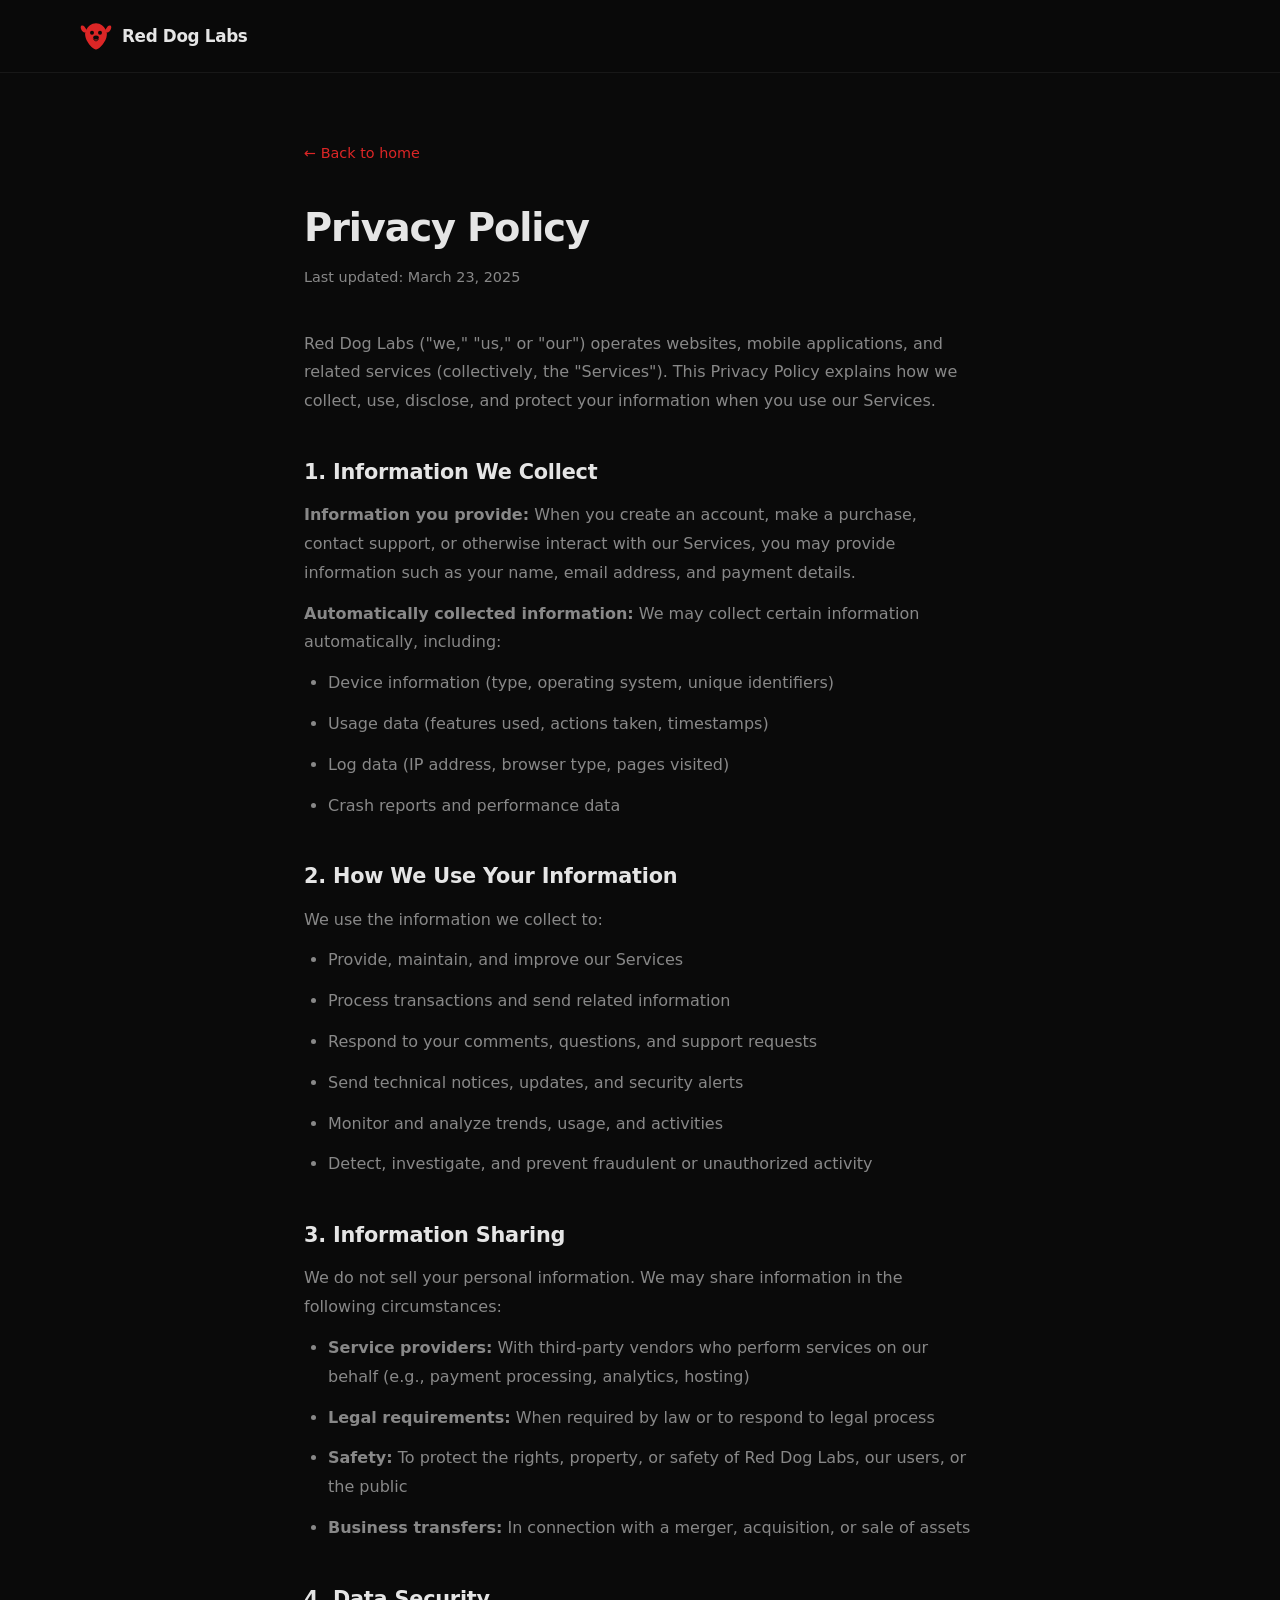
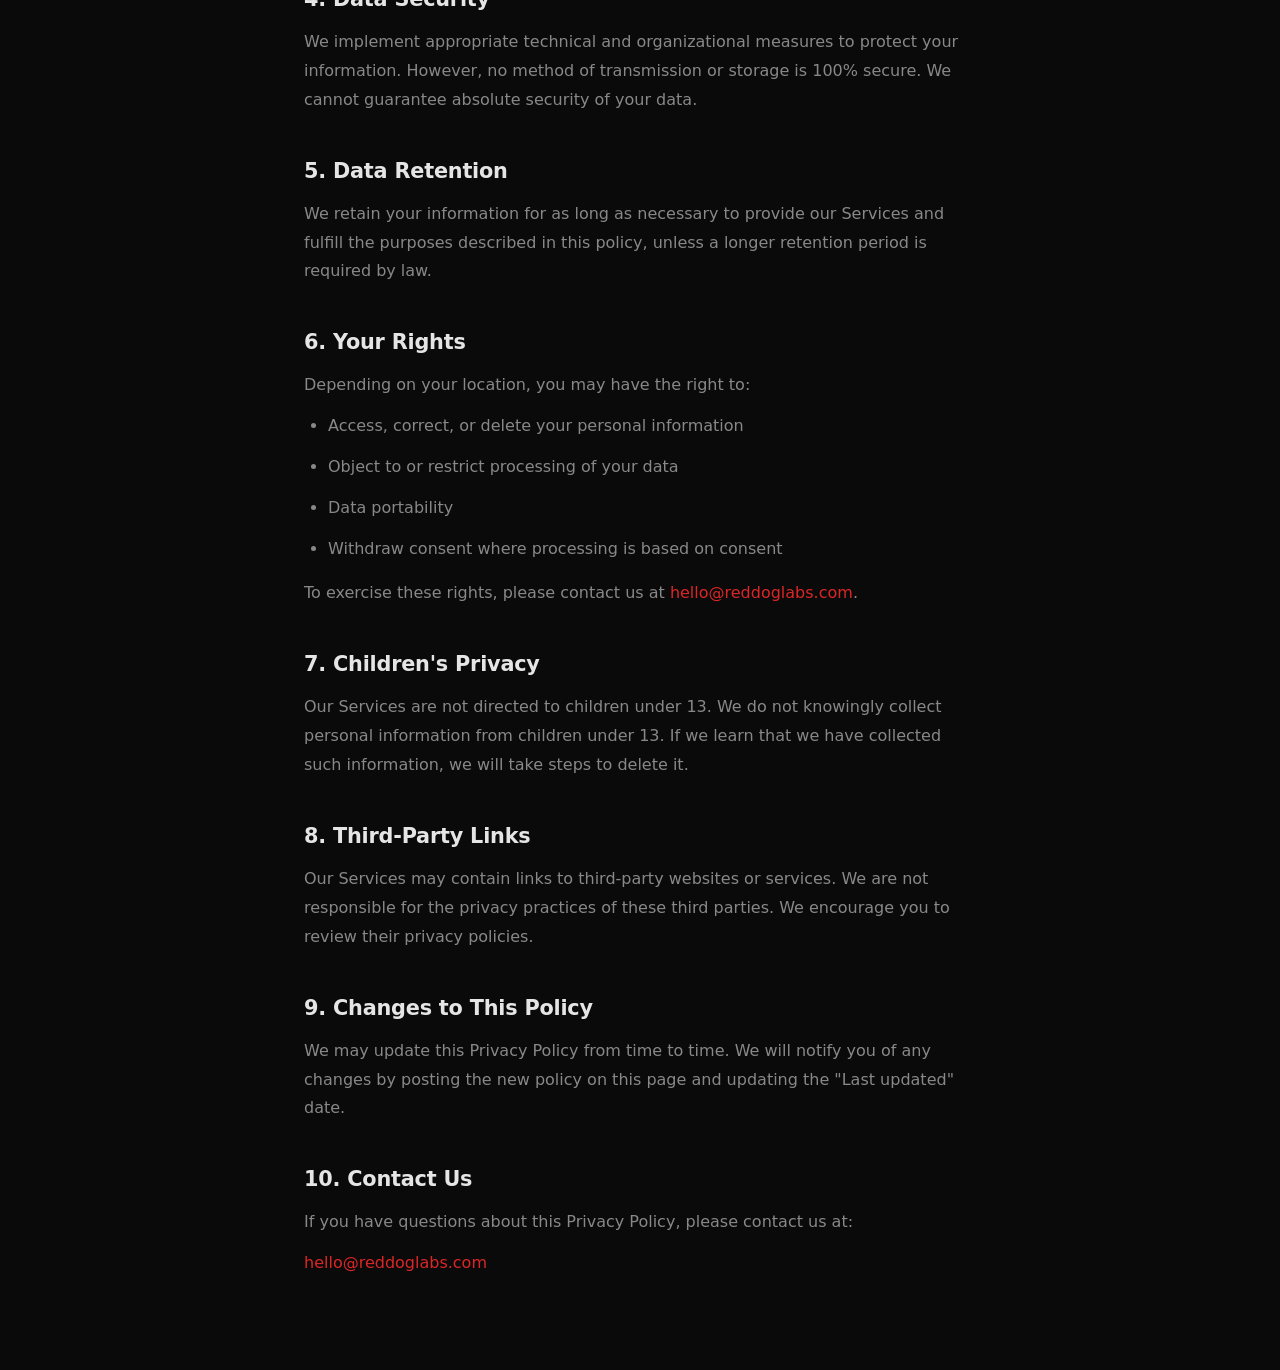
==== privacy.html @ 989917ea "First commit" ====
<!DOCTYPE html>
<html lang="en">
<head>
  <meta charset="UTF-8">
  <meta name="viewport" content="width=device-width, initial-scale=1.0">
  <title>Privacy Policy — Red Dog Labs</title>
  <meta name="description" content="Privacy Policy for Red Dog Labs and its products.">
  <meta name="theme-color" content="#dc2626">
  <link rel="icon" href="favicon.svg" type="image/svg+xml">
  <link rel="stylesheet" href="style.css">
  <style>
    .legal { max-width: 720px; margin: 0 auto; padding: 140px 24px 80px; }
    .legal h1 { font-size: 2.4rem; font-weight: 800; letter-spacing: -0.03em; margin-bottom: 8px; }
    .legal .legal-date { color: var(--text-muted); font-size: 0.9rem; margin-bottom: 40px; display: block; }
    .legal h2 { font-size: 1.3rem; font-weight: 700; margin-top: 40px; margin-bottom: 12px; letter-spacing: -0.01em; }
    .legal p, .legal li { color: var(--text-muted); font-size: 1rem; line-height: 1.8; margin-bottom: 12px; }
    .legal ul { padding-left: 24px; margin-bottom: 16px; }
    .legal a { color: var(--red); transition: color 0.2s; }
    .legal a:hover { color: var(--red-light); }
    .legal-back { display: inline-flex; align-items: center; gap: 6px; color: var(--text-muted); font-size: 0.9rem; font-weight: 500; margin-bottom: 32px; transition: color 0.2s; }
    .legal-back:hover { color: var(--text); }
  </style>
</head>
<body>
  <nav class="nav scrolled" id="nav">
    <div class="nav-inner">
      <a href="/" class="nav-logo" aria-label="Red Dog Labs home">
        <svg class="nav-logo-icon" viewBox="0 0 40 40" fill="none" xmlns="http://www.w3.org/2000/svg" width="32" height="32">
          <path d="M20 4C14 4 10 8 8 12C6 16 6 18 7 22C8 26 12 32 16 35C18 36.5 20 37 20 37C20 37 22 36.5 24 35C28 32 32 26 33 22C34 18 34 16 32 12C30 8 26 4 20 4Z" fill="#dc2626"/>
          <circle cx="15" cy="16" r="2.5" fill="#0a0a0a"/>
          <circle cx="25" cy="16" r="2.5" fill="#0a0a0a"/>
          <ellipse cx="20" cy="22" rx="3.5" ry="2.5" fill="#0a0a0a"/>
          <path d="M8 12C6 8 4 6 2 7C0 8 1 12 3 14C4.5 15.5 7 16 8 15" fill="#dc2626"/>
          <path d="M32 12C34 8 36 6 38 7C40 8 39 12 37 14C35.5 15.5 33 16 32 15" fill="#dc2626"/>
          <path d="M17 24C18 25.5 19 26 20 26C21 26 22 25.5 23 24" stroke="#0a0a0a" stroke-width="1.2" stroke-linecap="round" fill="none"/>
        </svg>
        <span class="nav-logo-text">Red Dog Labs</span>
      </a>
    </div>
  </nav>

  <main class="legal">
    <a href="/" class="legal-back">← Back to home</a>
    <h1>Privacy Policy</h1>
    <span class="legal-date">Last updated: March 23, 2025</span>

    <p>Red Dog Labs ("we," "us," or "our") operates websites, mobile applications, and related services (collectively, the "Services"). This Privacy Policy explains how we collect, use, disclose, and protect your information when you use our Services.</p>

    <h2>1. Information We Collect</h2>
    <p><strong>Information you provide:</strong> When you create an account, make a purchase, contact support, or otherwise interact with our Services, you may provide information such as your name, email address, and payment details.</p>
    <p><strong>Automatically collected information:</strong> We may collect certain information automatically, including:</p>
    <ul>
      <li>Device information (type, operating system, unique identifiers)</li>
      <li>Usage data (features used, actions taken, timestamps)</li>
      <li>Log data (IP address, browser type, pages visited)</li>
      <li>Crash reports and performance data</li>
    </ul>

    <h2>2. How We Use Your Information</h2>
    <p>We use the information we collect to:</p>
    <ul>
      <li>Provide, maintain, and improve our Services</li>
      <li>Process transactions and send related information</li>
      <li>Respond to your comments, questions, and support requests</li>
      <li>Send technical notices, updates, and security alerts</li>
      <li>Monitor and analyze trends, usage, and activities</li>
      <li>Detect, investigate, and prevent fraudulent or unauthorized activity</li>
    </ul>

    <h2>3. Information Sharing</h2>
    <p>We do not sell your personal information. We may share information in the following circumstances:</p>
    <ul>
      <li><strong>Service providers:</strong> With third-party vendors who perform services on our behalf (e.g., payment processing, analytics, hosting)</li>
      <li><strong>Legal requirements:</strong> When required by law or to respond to legal process</li>
      <li><strong>Safety:</strong> To protect the rights, property, or safety of Red Dog Labs, our users, or the public</li>
      <li><strong>Business transfers:</strong> In connection with a merger, acquisition, or sale of assets</li>
    </ul>

    <h2>4. Data Security</h2>
    <p>We implement appropriate technical and organizational measures to protect your information. However, no method of transmission or storage is 100% secure. We cannot guarantee absolute security of your data.</p>

    <h2>5. Data Retention</h2>
    <p>We retain your information for as long as necessary to provide our Services and fulfill the purposes described in this policy, unless a longer retention period is required by law.</p>

    <h2>6. Your Rights</h2>
    <p>Depending on your location, you may have the right to:</p>
    <ul>
      <li>Access, correct, or delete your personal information</li>
      <li>Object to or restrict processing of your data</li>
      <li>Data portability</li>
      <li>Withdraw consent where processing is based on consent</li>
    </ul>
    <p>To exercise these rights, please contact us at <a href="mailto:hello@reddoglabs.com">hello@reddoglabs.com</a>.</p>

    <h2>7. Children's Privacy</h2>
    <p>Our Services are not directed to children under 13. We do not knowingly collect personal information from children under 13. If we learn that we have collected such information, we will take steps to delete it.</p>

    <h2>8. Third-Party Links</h2>
    <p>Our Services may contain links to third-party websites or services. We are not responsible for the privacy practices of these third parties. We encourage you to review their privacy policies.</p>

    <h2>9. Changes to This Policy</h2>
    <p>We may update this Privacy Policy from time to time. We will notify you of any changes by posting the new policy on this page and updating the "Last updated" date.</p>

    <h2>10. Contact Us</h2>
    <p>If you have questions about this Privacy Policy, please contact us at:</p>
    <p><a href="mailto:hello@reddoglabs.com">hello@reddoglabs.com</a></p>
  </main>
</body>
</html>
---- style.css ----
/* ===== Reset & Base ===== */
*, *::before, *::after {
  margin: 0;
  padding: 0;
  box-sizing: border-box;
}

:root {
  --red: #dc2626;
  --red-light: #ef4444;
  --red-dark: #b91c1c;
  --red-glow: rgba(220, 38, 38, 0.15);
  --bg-darkest: #0a0a0a;
  --bg-dark: #111111;
  --bg-mid: #1a1a1a;
  --bg-card: #161616;
  --bg-card-hover: #1e1e1e;
  --border: rgba(255, 255, 255, 0.06);
  --border-hover: rgba(255, 255, 255, 0.12);
  --text: #e5e5e5;
  --text-muted: #888888;
  --text-dim: #555555;
  --font: 'Inter', -apple-system, BlinkMacSystemFont, 'Segoe UI', system-ui, sans-serif;
  --font-mono: 'SF Mono', 'Fira Code', 'Consolas', monospace;
  --ease: cubic-bezier(0.16, 1, 0.3, 1);
}

html {
  scroll-behavior: smooth;
  -webkit-font-smoothing: antialiased;
  -moz-osx-font-smoothing: grayscale;
}

body {
  font-family: var(--font);
  background: var(--bg-darkest);
  color: var(--text);
  line-height: 1.6;
  overflow-x: hidden;
}

a {
  color: inherit;
  text-decoration: none;
}

img, svg {
  display: block;
}

.container {
  max-width: 1120px;
  margin: 0 auto;
  padding: 0 24px;
}

/* ===== Navigation ===== */
.nav {
  position: fixed;
  top: 0;
  left: 0;
  right: 0;
  z-index: 100;
  padding: 0 24px;
  transition: background 0.3s ease, backdrop-filter 0.3s ease, box-shadow 0.3s ease;
}

.nav.scrolled {
  background: rgba(10, 10, 10, 0.85);
  backdrop-filter: blur(20px);
  -webkit-backdrop-filter: blur(20px);
  box-shadow: 0 1px 0 var(--border);
}

.nav-inner {
  max-width: 1120px;
  margin: 0 auto;
  display: flex;
  align-items: center;
  justify-content: space-between;
  height: 72px;
}

.nav-logo {
  display: flex;
  align-items: center;
  gap: 10px;
  font-weight: 700;
  font-size: 1.05rem;
  letter-spacing: -0.02em;
}

.nav-logo-icon {
  width: 32px;
  height: 32px;
}

.nav-links {
  display: flex;
  list-style: none;
  gap: 32px;
}

.nav-links a {
  font-size: 0.9rem;
  color: var(--text-muted);
  transition: color 0.2s ease;
  font-weight: 500;
}

.nav-links a:hover {
  color: var(--text);
}

.nav-toggle {
  display: none;
  flex-direction: column;
  gap: 5px;
  background: none;
  border: none;
  cursor: pointer;
  padding: 4px;
}

.nav-toggle span {
  width: 22px;
  height: 2px;
  background: var(--text);
  border-radius: 2px;
  transition: all 0.3s ease;
}

/* ===== Hero ===== */
.hero {
  min-height: 100vh;
  display: flex;
  align-items: center;
  justify-content: center;
  text-align: center;
  position: relative;
  overflow: hidden;
  padding: 120px 24px 80px;
}

.hero-bg-glow {
  position: absolute;
  top: -30%;
  left: 50%;
  transform: translateX(-50%);
  width: 800px;
  height: 800px;
  background: radial-gradient(circle, var(--red-glow) 0%, transparent 70%);
  pointer-events: none;
}

.hero-content {
  position: relative;
  z-index: 1;
}

.hero-badge {
  display: inline-block;
  padding: 6px 16px;
  border: 1px solid var(--border-hover);
  border-radius: 100px;
  font-size: 0.8rem;
  color: var(--text-muted);
  letter-spacing: 0.05em;
  text-transform: uppercase;
  font-weight: 500;
  margin-bottom: 32px;
}

.hero-logo {
  display: inline-block;
  vertical-align: middle;
  margin-right: 8px;
  width: 56px;
  height: 56px;
}

.hero-title {
  font-size: clamp(3rem, 8vw, 5.5rem);
  font-weight: 800;
  letter-spacing: -0.04em;
  line-height: 1.05;
  margin-bottom: 16px;
  display: flex;
  align-items: center;
  justify-content: center;
  gap: 12px;
  flex-wrap: wrap;
}

.hero-tagline {
  font-size: clamp(1.2rem, 3vw, 1.6rem);
  color: var(--red);
  font-weight: 600;
  margin-bottom: 16px;
  letter-spacing: -0.01em;
}

.hero-sub {
  font-size: 1.1rem;
  color: var(--text-muted);
  max-width: 480px;
  margin: 0 auto 40px;
  line-height: 1.7;
}

/* ===== Buttons ===== */
.btn {
  display: inline-block;
  padding: 14px 32px;
  border-radius: 10px;
  font-weight: 600;
  font-size: 0.95rem;
  transition: all 0.2s var(--ease);
  cursor: pointer;
  border: none;
}

.btn-primary {
  background: var(--red);
  color: #fff;
  box-shadow: 0 0 0 0 var(--red-glow);
}

.btn-primary:hover {
  background: var(--red-light);
  box-shadow: 0 8px 32px var(--red-glow);
  transform: translateY(-1px);
}

/* ===== Sections ===== */
.section {
  padding: 120px 0;
}

.section--alt {
  background: var(--bg-dark);
}

.section-header {
  text-align: center;
  margin-bottom: 64px;
}

.section-title {
  font-size: clamp(2rem, 4vw, 2.8rem);
  font-weight: 800;
  letter-spacing: -0.03em;
  margin-bottom: 12px;
}

.section-subtitle {
  color: var(--text-muted);
  font-size: 1.1rem;
}

/* ===== Apps Grid ===== */
.apps-grid {
  display: grid;
  grid-template-columns: repeat(auto-fill, minmax(340px, 1fr));
  gap: 24px;
}

.app-card {
  background: var(--bg-card);
  border: 1px solid var(--border);
  border-radius: 16px;
  padding: 32px;
  transition: all 0.3s var(--ease);
  display: flex;
  flex-direction: column;
  gap: 24px;
}

a.app-card:hover {
  border-color: var(--border-hover);
  background: var(--bg-card-hover);
  transform: translateY(-4px);
  box-shadow: 0 24px 48px rgba(0, 0, 0, 0.3);
}

.app-card--soon {
  border-style: dashed;
  cursor: default;
}

.app-card-icon {
  width: 64px;
  height: 64px;
  border-radius: 16px;
  display: flex;
  align-items: center;
  justify-content: center;
  flex-shrink: 0;
}

.app-card-icon--soon {
  background: var(--bg-mid);
}

.app-card-body {
  display: flex;
  flex-direction: column;
  gap: 8px;
}

.app-card-name {
  font-size: 1.3rem;
  font-weight: 700;
  letter-spacing: -0.02em;
}

.app-card-tagline {
  color: var(--red);
  font-size: 0.9rem;
  font-weight: 500;
}

.app-card-desc {
  color: var(--text-muted);
  font-size: 0.95rem;
  line-height: 1.6;
}

.app-card-link {
  color: var(--red);
  font-size: 0.9rem;
  font-weight: 600;
  margin-top: 4px;
  transition: color 0.2s ease;
}

a.app-card:hover .app-card-link {
  color: var(--red-light);
}

/* ===== About ===== */
.about-layout {
  display: grid;
  grid-template-columns: 1fr 1fr;
  gap: 64px;
  align-items: start;
}

.about-content p {
  color: var(--text-muted);
  font-size: 1.05rem;
  line-height: 1.8;
  margin-top: 16px;
}

.about-content .section-title {
  text-align: left;
}

.about-values {
  display: flex;
  flex-direction: column;
  gap: 32px;
}

.value-item {
  padding: 24px;
  background: var(--bg-mid);
  border-radius: 12px;
  border: 1px solid var(--border);
}

.value-icon {
  font-size: 1.5rem;
  margin-bottom: 8px;
}

.value-item h4 {
  font-size: 1rem;
  font-weight: 700;
  margin-bottom: 4px;
  letter-spacing: -0.01em;
}

.value-item p {
  color: var(--text-muted);
  font-size: 0.9rem;
  line-height: 1.6;
}

/* ===== Footer ===== */
.footer {
  background: var(--bg-darkest);
  border-top: 1px solid var(--border);
  padding: 64px 0 32px;
}

.footer-top {
  display: flex;
  justify-content: space-between;
  align-items: start;
  gap: 48px;
  margin-bottom: 48px;
}

.footer-brand {
  display: flex;
  align-items: center;
  gap: 10px;
  font-weight: 700;
  font-size: 1.1rem;
}

.footer-logo {
  width: 28px;
  height: 28px;
}

.footer-contact h3 {
  font-size: 0.85rem;
  color: var(--text-muted);
  text-transform: uppercase;
  letter-spacing: 0.06em;
  font-weight: 600;
  margin-bottom: 12px;
}

.footer-email {
  color: var(--text);
  font-size: 1.05rem;
  font-weight: 500;
  transition: color 0.2s ease;
  display: block;
  margin-bottom: 16px;
}

.footer-email:hover {
  color: var(--red);
}

.footer-socials {
  display: flex;
  gap: 12px;
}

.social-link {
  width: 40px;
  height: 40px;
  display: flex;
  align-items: center;
  justify-content: center;
  border-radius: 10px;
  background: var(--bg-mid);
  border: 1px solid var(--border);
  color: var(--text-muted);
  transition: all 0.2s ease;
}

.social-link:hover {
  border-color: var(--border-hover);
  color: var(--text);
  background: var(--bg-card-hover);
}

.footer-bottom {
  display: flex;
  justify-content: space-between;
  align-items: center;
  padding-top: 24px;
  border-top: 1px solid var(--border);
  font-size: 0.85rem;
  color: var(--text-dim);
}

.footer-legal {
  display: flex;
  gap: 24px;
}

.footer-legal a {
  color: var(--text-dim);
  transition: color 0.2s ease;
}

.footer-legal a:hover {
  color: var(--text-muted);
}

/* ===== Fade-in Animation ===== */
.fade-in {
  opacity: 0;
  transform: translateY(24px);
  transition: opacity 0.6s var(--ease), transform 0.6s var(--ease);
}

.fade-in.visible {
  opacity: 1;
  transform: translateY(0);
}

/* ===== Mobile ===== */
@media (max-width: 768px) {
  .nav-toggle {
    display: flex;
  }

  .nav-links {
    position: fixed;
    top: 0;
    left: 0;
    right: 0;
    bottom: 0;
    background: rgba(10, 10, 10, 0.97);
    backdrop-filter: blur(20px);
    -webkit-backdrop-filter: blur(20px);
    flex-direction: column;
    align-items: center;
    justify-content: center;
    gap: 40px;
    opacity: 0;
    visibility: hidden;
    transition: all 0.3s ease;
  }

  .nav-links.open {
    opacity: 1;
    visibility: visible;
  }

  .nav-links a {
    font-size: 1.4rem;
    font-weight: 600;
    color: var(--text);
  }

  .nav-toggle.open span:nth-child(1) {
    transform: rotate(45deg) translate(5px, 5px);
  }

  .nav-toggle.open span:nth-child(2) {
    opacity: 0;
  }

  .nav-toggle.open span:nth-child(3) {
    transform: rotate(-45deg) translate(5px, -5px);
  }

  .hero {
    padding: 100px 24px 60px;
    min-height: 90vh;
  }

  .hero-logo {
    width: 44px;
    height: 44px;
  }

  .apps-grid {
    grid-template-columns: 1fr;
  }

  .about-layout {
    grid-template-columns: 1fr;
    gap: 40px;
  }

  .about-content .section-title {
    text-align: center;
  }

  .about-content p {
    text-align: center;
  }

  .footer-top {
    flex-direction: column;
    gap: 32px;
  }

  .footer-bottom {
    flex-direction: column;
    gap: 16px;
    text-align: center;
  }

  .section {
    padding: 80px 0;
  }
}

@media (max-width: 420px) {
  .hero-title {
    font-size: 2.5rem;
  }

  .app-card {
    padding: 24px;
  }
}
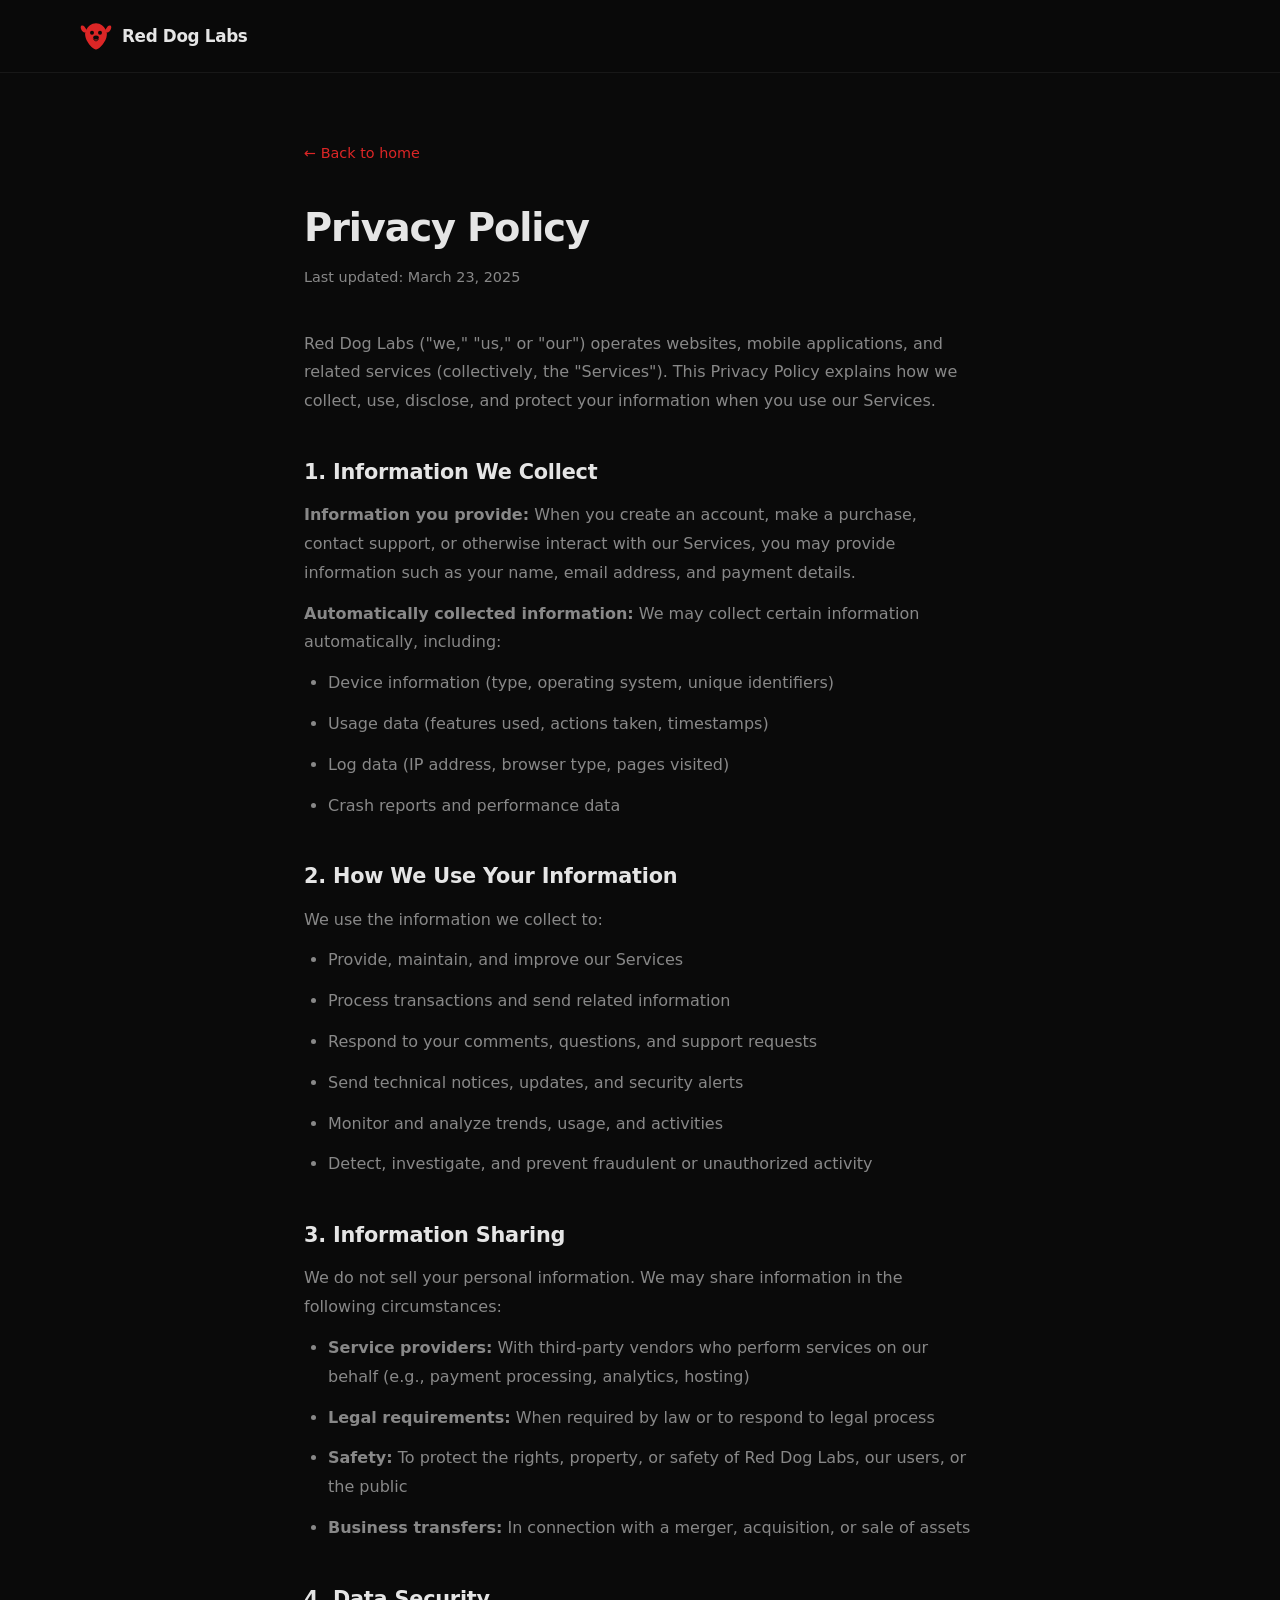
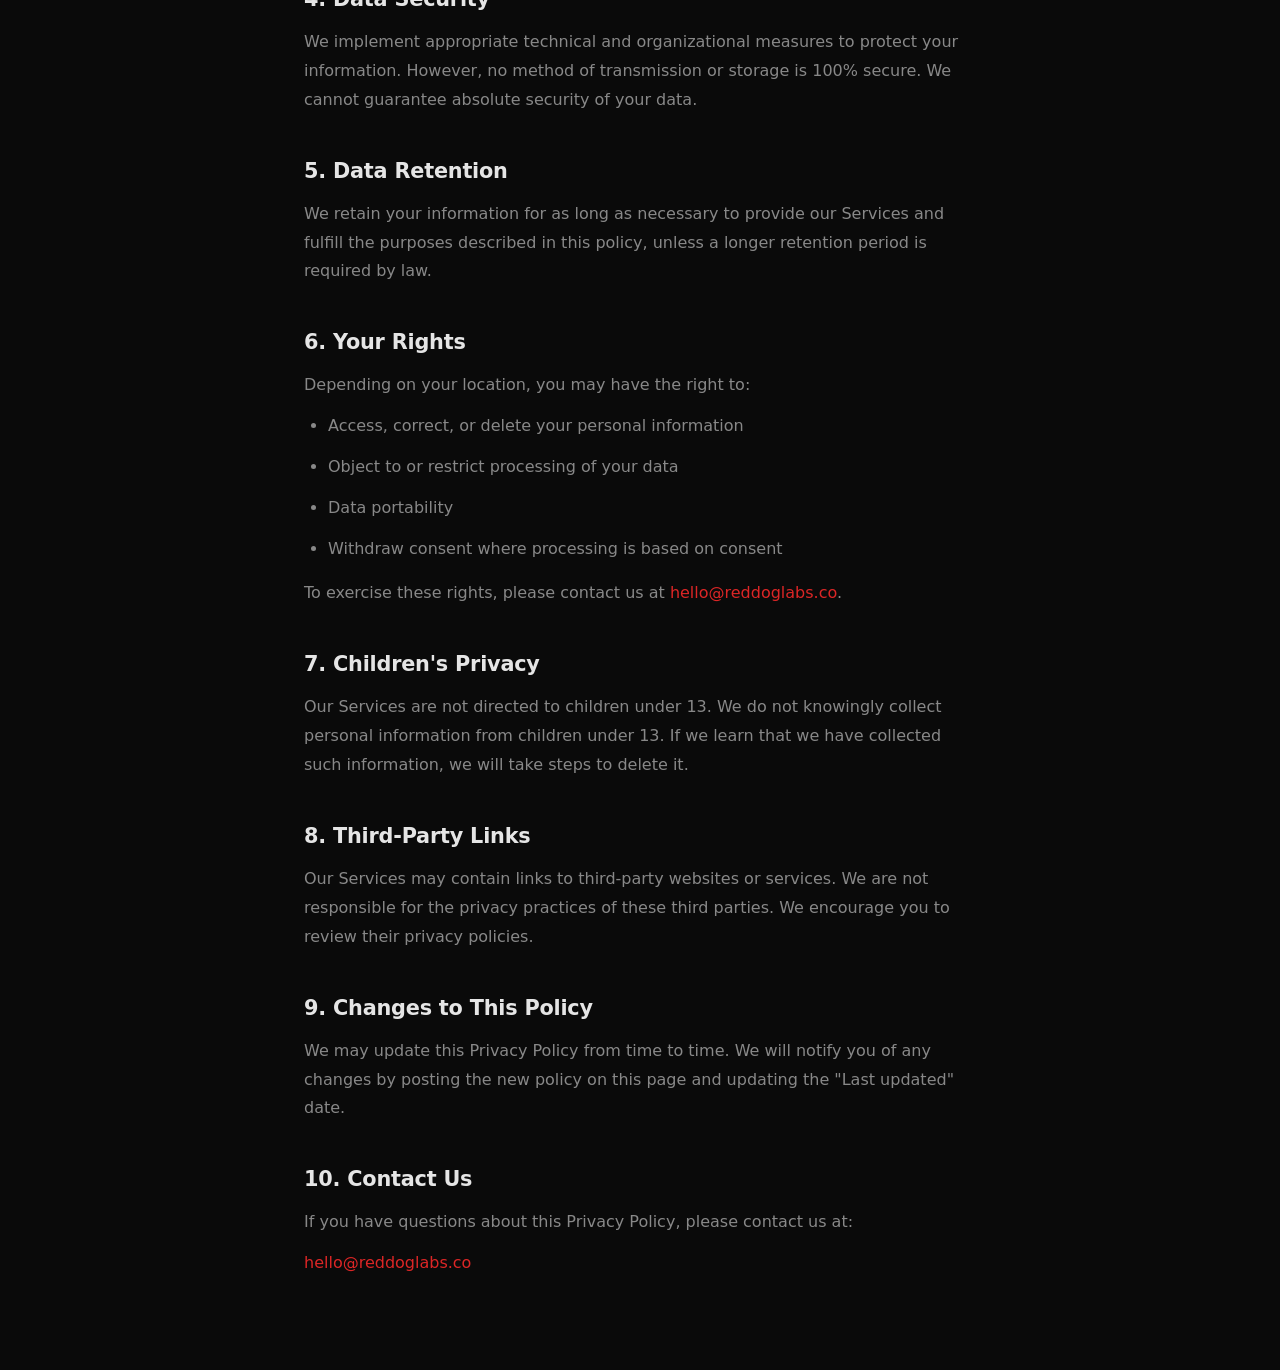
==== commit 98978426: "Update domain to reddoglabs.co" ====
--- a/privacy.html
+++ b/privacy.html
@@ -90,7 +90,7 @@
       <li>Data portability</li>
       <li>Withdraw consent where processing is based on consent</li>
     </ul>
-    <p>To exercise these rights, please contact us at <a href="mailto:hello@reddoglabs.com">hello@reddoglabs.com</a>.</p>
+    <p>To exercise these rights, please contact us at <a href="mailto:hello@reddoglabs.co">hello@reddoglabs.co</a>.</p>
 
     <h2>7. Children's Privacy</h2>
     <p>Our Services are not directed to children under 13. We do not knowingly collect personal information from children under 13. If we learn that we have collected such information, we will take steps to delete it.</p>
@@ -103,7 +103,7 @@
 
     <h2>10. Contact Us</h2>
     <p>If you have questions about this Privacy Policy, please contact us at:</p>
-    <p><a href="mailto:hello@reddoglabs.com">hello@reddoglabs.com</a></p>
+    <p><a href="mailto:hello@reddoglabs.co">hello@reddoglabs.co</a></p>
   </main>
 </body>
 </html>
